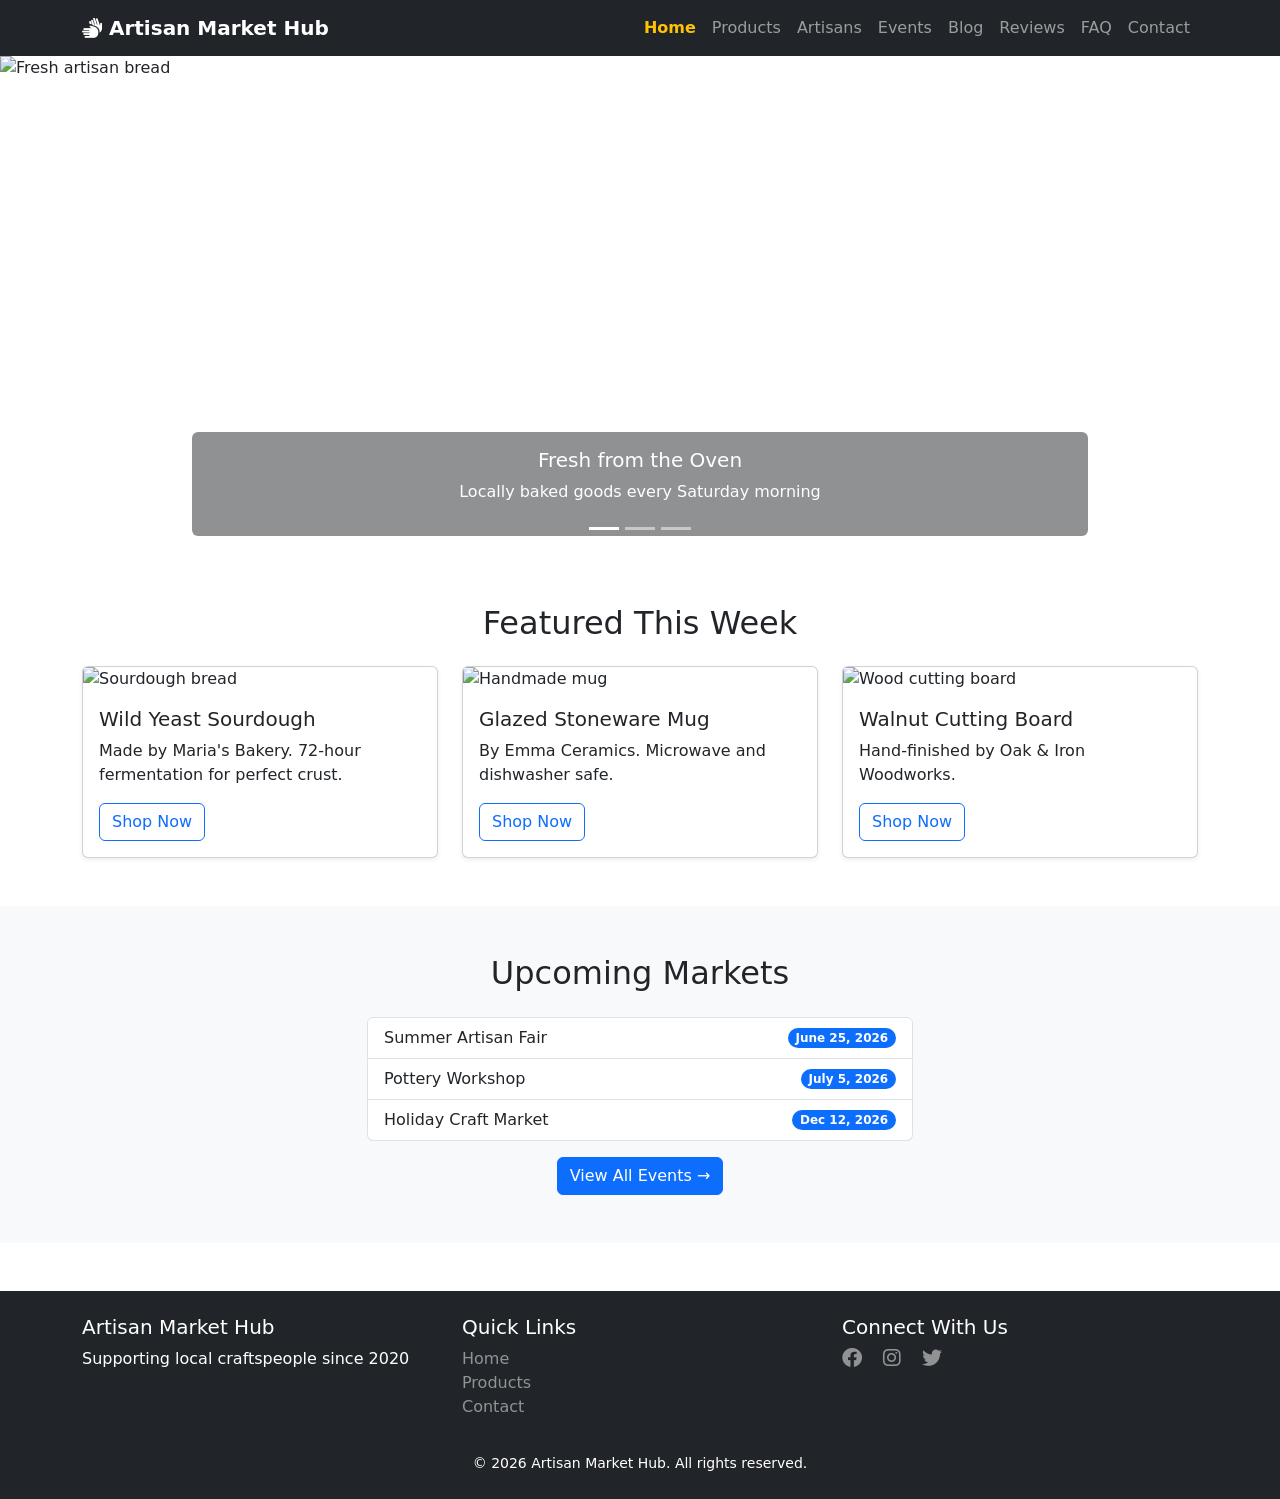
==== index.html @ 5581ca12 "Initial commit: Created the home page and the project structure" ====
<!DOCTYPE html>
<html lang="en">
<head>
    <meta charset="UTF-8">
    <meta name="viewport" content="width=device-width, initial-scale=1.0">
    <title>Artisan Market Hub | Local Crafts & Community</title>
   
    <link href="https://cdn.jsdelivr.net/npm/bootstrap@5.3.0-alpha1/dist/css/bootstrap.min.css" rel="stylesheet">
    
   
    <link rel="stylesheet" href="https://cdnjs.cloudflare.com/ajax/libs/font-awesome/6.0.0/css/all.min.css">
    
    
    <link rel="stylesheet" href="css/style.css">
</head>
<body>

   
    <nav class="navbar navbar-expand-lg navbar-dark bg-dark sticky-top">
        <div class="container">
            <a class="navbar-brand fw-bold" href="index.html">
                <i class="fas fa-hands"></i> Artisan Market Hub
            </a>
            <button class="navbar-toggler" type="button" data-bs-toggle="collapse" data-bs-target="#navbarNav">
                <span class="navbar-toggler-icon"></span>
            </button>
            <div class="collapse navbar-collapse" id="navbarNav">
                <ul class="navbar-nav ms-auto">
                    <li class="nav-item"><a class="nav-link active" href="index.html">Home</a></li>
                    <li class="nav-item"><a class="nav-link" href="products.html">Products</a></li>
                    <li class="nav-item"><a class="nav-link" href="artisans.html">Artisans</a></li>
                    <li class="nav-item"><a class="nav-link" href="events.html">Events</a></li>
                    <li class="nav-item"><a class="nav-link" href="blog.html">Blog</a></li>
                    <li class="nav-item"><a class="nav-link" href="testimonials.html">Reviews</a></li>
                    <li class="nav-item"><a class="nav-link" href="faq.html">FAQ</a></li>
                    <li class="nav-item"><a class="nav-link" href="contact.html">Contact</a></li>
                </ul>
            </div>
        </div>
    </nav>

    <!-- Hero Carousel (JavaScript Feature #1) -->
    <div id="heroCarousel" class="carousel slide" data-bs-ride="carousel">
        <div class="carousel-indicators">
            <button type="button" data-bs-target="#heroCarousel" data-bs-slide-to="0" class="active"></button>
            <button type="button" data-bs-target="#heroCarousel" data-bs-slide-to="1"></button>
            <button type="button" data-bs-target="#heroCarousel" data-bs-slide-to="2"></button>
        </div>
        <div class="carousel-inner">
            <div class="carousel-item active">
                <img src="https://via.placeholder.com/1920x600?text=Artisan+Bread+%26+Pastries" class="d-block w-100" alt="Fresh artisan bread">
                <div class="carousel-caption d-none d-md-block bg-dark bg-opacity-50 rounded p-3">
                    <h5>Fresh from the Oven</h5>
                    <p>Locally baked goods every Saturday morning</p>
                </div>
            </div>
            <div class="carousel-item">
                <img src="https://via.placeholder.com/1920x600?text=Handmade+Pottery" class="d-block w-100" alt="Handmade pottery">
                <div class="carousel-caption d-none d-md-block bg-dark bg-opacity-50 rounded p-3">
                    <h5>Unique Ceramics</h5>
                    <p>One-of-a-kind mugs, bowls, and vases</p>
                </div>
            </div>
            <div class="carousel-item">
                <img src="https://via.placeholder.com/1920x600?text=Woodworking+%26+Carvings" class="d-block w-100" alt="Wood crafts">
                <div class="carousel-caption d-none d-md-block bg-dark bg-opacity-50 rounded p-3">
                    <h5>Handcrafted Wood</h5>
                    <p>Custom furniture and decor</p>
                </div>
            </div>
        </div>
        <button class="carousel-control-prev" type="button" data-bs-target="#heroCarousel" data-bs-slide="prev">
            <span class="carousel-control-prev-icon"></span>
        </button>
        <button class="carousel-control-next" type="button" data-bs-target="#heroCarousel" data-bs-slide="next">
            <span class="carousel-control-next-icon"></span>
        </button>
    </div>

    <!-- Featured Products Section -->
    <section class="py-5">
        <div class="container">
            <h2 class="text-center mb-4">Featured This Week</h2>
            <div class="row g-4">
                <div class="col-md-4">
                    <div class="card h-100 shadow-sm">
                        <img src="https://via.placeholder.com/400x300?text=Sourdough+Bread" class="card-img-top" alt="Sourdough bread">
                        <div class="card-body">
                            <h5 class="card-title">Wild Yeast Sourdough</h5>
                            <p class="card-text">Made by Maria's Bakery. 72-hour fermentation for perfect crust.</p>
                            <a href="products.html" class="btn btn-outline-primary">Shop Now</a>
                        </div>
                    </div>
                </div>
                <div class="col-md-4">
                    <div class="card h-100 shadow-sm">
                        <img src="https://via.placeholder.com/400x300?text=Pottery+Mug" class="card-img-top" alt="Handmade mug">
                        <div class="card-body">
                            <h5 class="card-title">Glazed Stoneware Mug</h5>
                            <p class="card-text">By Emma Ceramics. Microwave and dishwasher safe.</p>
                            <a href="products.html" class="btn btn-outline-primary">Shop Now</a>
                        </div>
                    </div>
                </div>
                <div class="col-md-4">
                    <div class="card h-100 shadow-sm">
                        <img src="https://via.placeholder.com/400x300?text=Wooden+Cutting+Board" class="card-img-top" alt="Wood cutting board">
                        <div class="card-body">
                            <h5 class="card-title">Walnut Cutting Board</h5>
                            <p class="card-text">Hand-finished by Oak &amp; Iron Woodworks.</p>
                            <a href="products.html" class="btn btn-outline-primary">Shop Now</a>
                        </div>
                    </div>
                </div>
            </div>
        </div>
    </section>

    <!-- Upcoming Events Preview -->
    <section class="bg-light py-5">
        <div class="container">
            <h2 class="text-center mb-4">Upcoming Markets</h2>
            <div class="row">
                <div class="col-md-6 mx-auto">
                    <ul class="list-group">
                        <li class="list-group-item d-flex justify-content-between align-items-center">
                            Summer Artisan Fair
                            <span class="badge bg-primary rounded-pill">June 25, 2026</span>
                        </li>
                        <li class="list-group-item d-flex justify-content-between align-items-center">
                            Pottery Workshop
                            <span class="badge bg-primary rounded-pill">July 5, 2026</span>
                        </li>
                        <li class="list-group-item d-flex justify-content-between align-items-center">
                            Holiday Craft Market
                            <span class="badge bg-primary rounded-pill">Dec 12, 2026</span>
                        </li>
                    </ul>
                    <div class="text-center mt-3">
                        <a href="events.html" class="btn btn-primary">View All Events →</a>
                    </div>
                </div>
            </div>
        </div>
    </section>

    <!-- Footer (same on all pages) -->
    <footer class="bg-dark text-white py-4 mt-5">
        <div class="container">
            <div class="row">
                <div class="col-md-4">
                    <h5>Artisan Market Hub</h5>
                    <p>Supporting local craftspeople since 2020</p>
                </div>
                <div class="col-md-4">
                    <h5>Quick Links</h5>
                    <ul class="list-unstyled">
                        <li><a href="index.html" class="text-white-50 text-decoration-none">Home</a></li>
                        <li><a href="products.html" class="text-white-50 text-decoration-none">Products</a></li>
                        <li><a href="contact.html" class="text-white-50 text-decoration-none">Contact</a></li>
                    </ul>
                </div>
                <div class="col-md-4">
                    <h5>Connect With Us</h5>
                    <a href="#" class="text-white-50 me-3"><i class="fab fa-facebook fa-lg"></i></a>
                    <a href="#" class="text-white-50 me-3"><i class="fab fa-instagram fa-lg"></i></a>
                    <a href="#" class="text-white-50"><i class="fab fa-twitter fa-lg"></i></a>
                </div>
            </div>
            <div class="text-center mt-3">
                <small>&copy; 2026 Artisan Market Hub. All rights reserved.</small>
            </div>
        </div>
    </footer>

    <!-- Bootstrap JS + Popper -->
    <script src="https://cdn.jsdelivr.net/npm/bootstrap@5.3.0-alpha1/dist/js/bootstrap.bundle.min.js"></script>
    
    <!-- Custom JS -->
    <script src="js/main.js"></script>
</body>
</html>
---- css/style.css ----
html {
    scroll-behavior: smooth;
}


.btn-outline-primary:hover {
    transform: translateY(-2px);
    transition: transform 0.2s ease;
}


.card {
    transition: transform 0.3s ease, box-shadow 0.3s ease;
}

.card:hover {
    transform: translateY(-5px);
    box-shadow: 0 10px 20px rgba(0,0,0,0.15);
}


.navbar-nav .nav-link.active {
    color: #ffc107 !important;
    font-weight: bold;
}


.carousel-item img {
    height: 500px;
    object-fit: cover;
}

@media (max-width: 768px) {
    .carousel-item img {
        height: 300px;
    }
}
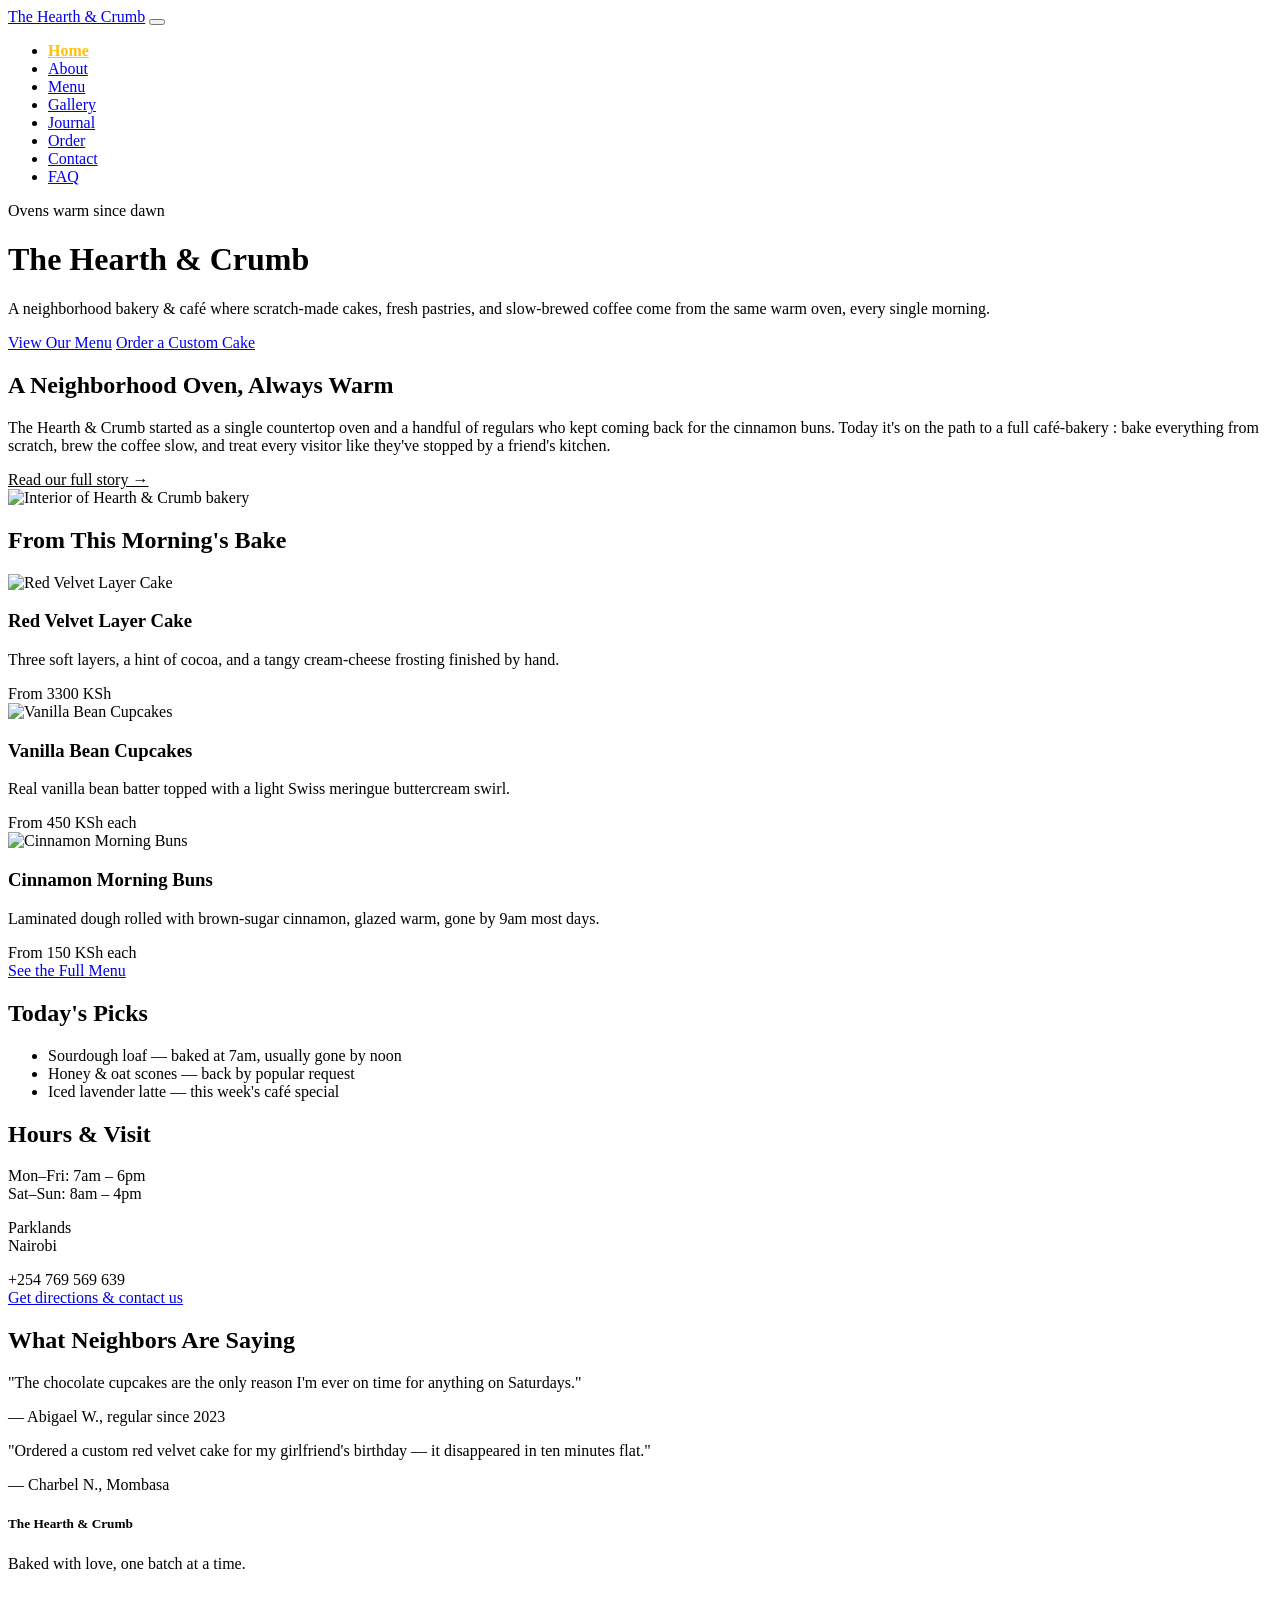
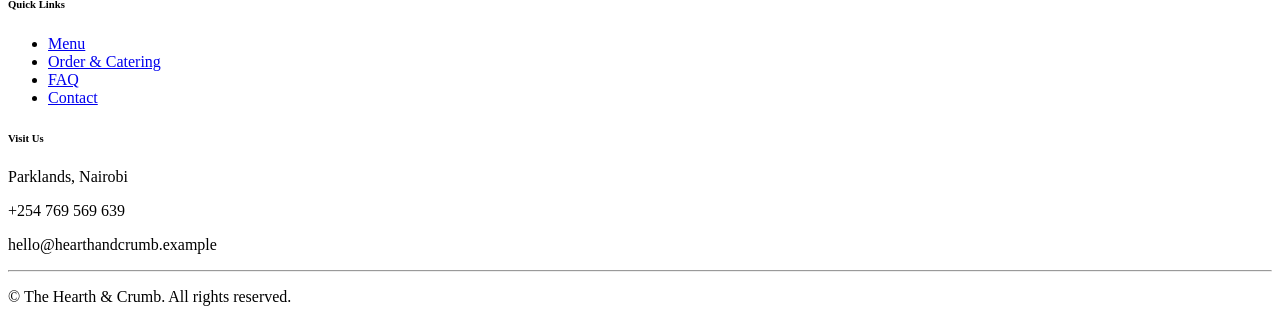
==== commit bded3696: "Created the home page for the bakery" ====
--- a/index.html
+++ b/index.html
@@ -1,182 +1,199 @@
 <!DOCTYPE html>
 <html lang="en">
 <head>
-    <meta charset="UTF-8">
-    <meta name="viewport" content="width=device-width, initial-scale=1.0">
-    <title>Artisan Market Hub | Local Crafts & Community</title>
-   
-    <link href="https://cdn.jsdelivr.net/npm/bootstrap@5.3.0-alpha1/dist/css/bootstrap.min.css" rel="stylesheet">
-    
-   
-    <link rel="stylesheet" href="https://cdnjs.cloudflare.com/ajax/libs/font-awesome/6.0.0/css/all.min.css">
-    
-    
-    <link rel="stylesheet" href="css/style.css">
+  <meta charset="UTF-8">
+  <meta name="viewport" content="width=device-width, initial-scale=1.0">
+  <meta name="description" content="The Hearth & Crumb is a rustic neighborhood bakery & café in Rivertown serving scratch-made cakes, pastries, and slow-brewed coffee.">
+  <title>The Hearth & Crumb | Rustic Bakery &amp; Café</title>
+
+  <!-- Bootstrap CSS -->
+  <script src="https://cdn.jsdelivr.net/npm/@popperjs/core@2.11.8/dist/umd/popper.min.js" integrity="sha384-I7E8VVD/ismYTF4hNIPjVp/Zjvgyol6VFvRkX/vR+Vc4jQkC+hVqc2pM8ODewa9r" crossorigin="anonymous"></script>
+<script src="https://cdn.jsdelivr.net/npm/bootstrap@5.3.8/dist/js/bootstrap.min.js" integrity="sha384-G/EV+4j2dNv+tEPo3++6LCgdCROaejBqfUeNjuKAiuXbjrxilcCdDz6ZAVfHWe1Y" crossorigin="anonymous"></script>
+  <!-- Custom styles -->
+  <link rel="stylesheet" href="css/style.css">
 </head>
 <body>
 
-   
-    <nav class="navbar navbar-expand-lg navbar-dark bg-dark sticky-top">
-        <div class="container">
-            <a class="navbar-brand fw-bold" href="index.html">
-                <i class="fas fa-hands"></i> Artisan Market Hub
-            </a>
-            <button class="navbar-toggler" type="button" data-bs-toggle="collapse" data-bs-target="#navbarNav">
-                <span class="navbar-toggler-icon"></span>
-            </button>
-            <div class="collapse navbar-collapse" id="navbarNav">
-                <ul class="navbar-nav ms-auto">
-                    <li class="nav-item"><a class="nav-link active" href="index.html">Home</a></li>
-                    <li class="nav-item"><a class="nav-link" href="products.html">Products</a></li>
-                    <li class="nav-item"><a class="nav-link" href="artisans.html">Artisans</a></li>
-                    <li class="nav-item"><a class="nav-link" href="events.html">Events</a></li>
-                    <li class="nav-item"><a class="nav-link" href="blog.html">Blog</a></li>
-                    <li class="nav-item"><a class="nav-link" href="testimonials.html">Reviews</a></li>
-                    <li class="nav-item"><a class="nav-link" href="faq.html">FAQ</a></li>
-                    <li class="nav-item"><a class="nav-link" href="contact.html">Contact</a></li>
-                </ul>
+  <!-- ===== Navbar ===== -->
+  <nav class="navbar navbar-expand-lg sticky-top">
+    <div class="container">
+      <a class="navbar-brand" href="index.html">The Hearth &amp; Crumb</a>
+      <button class="navbar-toggler" type="button" data-bs-toggle="collapse" data-bs-target="#mainNav" aria-controls="mainNav" aria-expanded="false" aria-label="Toggle navigation">
+        <span class="navbar-toggler-icon"></span>
+      </button>
+      <div class="collapse navbar-collapse" id="mainNav">
+        <ul class="navbar-nav ms-auto mb-2 mb-lg-0 text-center">
+          <li class="nav-item"><a class="nav-link active" aria-current="page" href="index.html">Home</a></li>
+          <li class="nav-item"><a class="nav-link" href="about.html">About</a></li>
+          <li class="nav-item"><a class="nav-link" href="menu.html">Menu</a></li>
+          <li class="nav-item"><a class="nav-link" href="gallery.html">Gallery</a></li>
+          <li class="nav-item"><a class="nav-link" href="journal.html">Journal</a></li>
+          <li class="nav-item"><a class="nav-link" href="order.html">Order</a></li>
+          <li class="nav-item"><a class="nav-link" href="contact.html">Contact</a></li>
+          <li class="nav-item"><a class="nav-link" href="faq.html">FAQ</a></li>
+        </ul>
+      </div>
+    </div>
+  </nav>
+
+  <!-- ===== Hero ===== -->
+  <header class="hero text-center">
+    <div class="container">
+      <span class="hero-tag">Ovens warm since dawn</span>
+      <h1 class="mb-3">The Hearth &amp; Crumb</h1>
+      <p class="lead mb-4">A neighborhood bakery &amp; café where scratch-made cakes, fresh pastries, and slow-brewed coffee come from the same warm oven, every single morning.</p>
+      <div class="d-flex flex-wrap justify-content-center gap-3">
+        <a href="menu.html" class="btn btn-copper btn-lg">View Our Menu</a>
+        <a href="order.html" class="btn btn-outline-kraft btn-lg">Order a Custom Cake</a>
+      </div>
+    </div>
+  </header>
+
+  <!-- ===== Intro / Story ===== -->
+  <section class="section-kraft">
+    <div class="container">
+      <div class="row align-items-center g-5">
+        <div class="col-lg-6">
+          <h2 class="mb-3">A Neighborhood Oven, Always Warm</h2>
+          <p>The Hearth &amp; Crumb started as a single countertop oven and a handful of regulars who kept coming back for the cinnamon buns. Today it's on the path to a full café-bakery : bake everything from scratch, brew the coffee slow, and treat every visitor like they've stopped by a friend's kitchen.</p>
+          <a href="about.html" class="fw-bold" style="color: var(--forest);">Read our full story &rarr;</a>
+        </div>
+        <div class="col-lg-6">
+          <img src="images/Home Bkery.jpg" alt="Interior of Hearth & Crumb bakery" class="img-fluid rounded shadow-sm">
+        </div>
+      </div>
+    </div>
+  </section>
+
+  <!-- ===== Featured Treats ===== -->
+  <section class="section-treats">
+    <div class="container">
+      <h2 class="text-center mb-5">From This Morning's Bake</h2>
+      <div class="row g-4">
+        <div class="col-md-4">
+          <div class="card card-treat p-3">
+           <img src="images/Red Velvet.jpg" alt="Red Velvet Layer Cake" class="card-img-top mb-3">
+            <div class="card-body px-0">
+              <h3 class="card-title h5">Red Velvet Layer Cake</h3>
+              <p class="card-text">Three soft layers, a hint of cocoa, and a tangy cream-cheese frosting finished by hand.</p>
+              <span class="price-tag">From 3300 KSh</span>
             </div>
+          </div>
         </div>
-    </nav>
+        <div class="col-md-4">
+          <div class="card card-treat p-3">
+            <img src="images/Vanilla-bean-cupcakes.jpg" alt="Vanilla Bean Cupcakes" class="card-img-top mb-3">
+            <div class="card-body px-0">
+              <h3 class="card-title h5">Vanilla Bean Cupcakes</h3>
+              <p class="card-text">Real vanilla bean batter topped with a light Swiss meringue buttercream swirl.</p>
+              <span class="price-tag">From 450 KSh each</span>
+            </div>
+          </div>
+        </div>
+        <div class="col-md-4">
+          <div class="card card-treat p-3">
+            <img src="images/Cinnamon buns.jpg" alt="Cinnamon Morning Buns" class="card-img-top mb-3">
+            <div class="card-body px-0">
+              <h3 class="card-title h5">Cinnamon Morning Buns</h3>
+              <p class="card-text">Laminated dough rolled with brown-sugar cinnamon, glazed warm, gone by 9am most days.</p>
+              <span class="price-tag">From 150 KSh each</span>
+            </div>
+          </div>
+        </div>
+      </div>
+      <div class="text-center mt-5">
+        <a href="menu.html" class="btn btn-copper">See the Full Menu</a>
+      </div>
+    </div>
+  </section>
 
-    <!-- Hero Carousel (JavaScript Feature #1) -->
-    <div id="heroCarousel" class="carousel slide" data-bs-ride="carousel">
-        <div class="carousel-indicators">
-            <button type="button" data-bs-target="#heroCarousel" data-bs-slide-to="0" class="active"></button>
-            <button type="button" data-bs-target="#heroCarousel" data-bs-slide-to="1"></button>
-            <button type="button" data-bs-target="#heroCarousel" data-bs-slide-to="2"></button>
+  <!-- ===== Chalkboard: Today's Picks (signature element) ===== -->
+  <section class="section-kraft">
+    <div class="container">
+      <div class="chalkboard mx-auto" style="max-width: 640px;">
+        <h2 class="text-center">Today's Picks</h2>
+        <ul>
+          <li>Sourdough loaf &mdash; baked at 7am, usually gone by noon</li>
+          <li>Honey &amp; oat scones &mdash; back by popular request</li>
+          <li>Iced lavender latte &mdash; this week's café special</li>
+        </ul>
+      </div>
+    </div>
+  </section>
+
+  <!-- ===== Hours & Visit ===== -->
+  <section class="section-visit">
+    <div class="container">
+      <h2 class="text-center mb-5">Hours &amp; Visit</h2>
+      <div class="row justify-content-center text-center g-4">
+        <div class="col-md-4">
+          <p><i class="bi bi-clock fs-4"></i></p>
+          <p>Mon&ndash;Fri: 7am &ndash; 6pm<br>Sat&ndash;Sun: 8am &ndash; 4pm</p>
         </div>
-        <div class="carousel-inner">
-            <div class="carousel-item active">
-                <img src="https://via.placeholder.com/1920x600?text=Artisan+Bread+%26+Pastries" class="d-block w-100" alt="Fresh artisan bread">
-                <div class="carousel-caption d-none d-md-block bg-dark bg-opacity-50 rounded p-3">
-                    <h5>Fresh from the Oven</h5>
-                    <p>Locally baked goods every Saturday morning</p>
-                </div>
-            </div>
-            <div class="carousel-item">
-                <img src="https://via.placeholder.com/1920x600?text=Handmade+Pottery" class="d-block w-100" alt="Handmade pottery">
-                <div class="carousel-caption d-none d-md-block bg-dark bg-opacity-50 rounded p-3">
-                    <h5>Unique Ceramics</h5>
-                    <p>One-of-a-kind mugs, bowls, and vases</p>
-                </div>
-            </div>
-            <div class="carousel-item">
-                <img src="https://via.placeholder.com/1920x600?text=Woodworking+%26+Carvings" class="d-block w-100" alt="Wood crafts">
-                <div class="carousel-caption d-none d-md-block bg-dark bg-opacity-50 rounded p-3">
-                    <h5>Handcrafted Wood</h5>
-                    <p>Custom furniture and decor</p>
-                </div>
-            </div>
+        <div class="col-md-4">
+          <p><i class="bi bi-geo-alt fs-4"></i></p>
+          <p>Parklands<br>Nairobi</p>
         </div>
-        <button class="carousel-control-prev" type="button" data-bs-target="#heroCarousel" data-bs-slide="prev">
-            <span class="carousel-control-prev-icon"></span>
-        </button>
-        <button class="carousel-control-next" type="button" data-bs-target="#heroCarousel" data-bs-slide="next">
-            <span class="carousel-control-next-icon"></span>
-        </button>
+        <div class="col-md-4">
+          <p><i class="bi bi-telephone fs-4"></i></p>
+          <p>+254 769 569 639<br><a href="contact.html" class="text-decoration-underline">Get directions &amp; contact us</a></p>
+        </div>
+      </div>
     </div>
+  </section>
 
-    <!-- Featured Products Section -->
-    <section class="py-5">
-        <div class="container">
-            <h2 class="text-center mb-4">Featured This Week</h2>
-            <div class="row g-4">
-                <div class="col-md-4">
-                    <div class="card h-100 shadow-sm">
-                        <img src="https://via.placeholder.com/400x300?text=Sourdough+Bread" class="card-img-top" alt="Sourdough bread">
-                        <div class="card-body">
-                            <h5 class="card-title">Wild Yeast Sourdough</h5>
-                            <p class="card-text">Made by Maria's Bakery. 72-hour fermentation for perfect crust.</p>
-                            <a href="products.html" class="btn btn-outline-primary">Shop Now</a>
-                        </div>
-                    </div>
-                </div>
-                <div class="col-md-4">
-                    <div class="card h-100 shadow-sm">
-                        <img src="https://via.placeholder.com/400x300?text=Pottery+Mug" class="card-img-top" alt="Handmade mug">
-                        <div class="card-body">
-                            <h5 class="card-title">Glazed Stoneware Mug</h5>
-                            <p class="card-text">By Emma Ceramics. Microwave and dishwasher safe.</p>
-                            <a href="products.html" class="btn btn-outline-primary">Shop Now</a>
-                        </div>
-                    </div>
-                </div>
-                <div class="col-md-4">
-                    <div class="card h-100 shadow-sm">
-                        <img src="https://via.placeholder.com/400x300?text=Wooden+Cutting+Board" class="card-img-top" alt="Wood cutting board">
-                        <div class="card-body">
-                            <h5 class="card-title">Walnut Cutting Board</h5>
-                            <p class="card-text">Hand-finished by Oak &amp; Iron Woodworks.</p>
-                            <a href="products.html" class="btn btn-outline-primary">Shop Now</a>
-                        </div>
-                    </div>
-                </div>
-            </div>
+  <!-- ===== Testimonials ===== -->
+  <section class="section-kraft">
+    <div class="container">
+      <h2 class="text-center mb-5">What Neighbors Are Saying</h2>
+      <div class="row g-4">
+        <div class="col-md-6">
+          <div class="testimonial-card">
+            <p class="quote">"The chocolate cupcakes are the only reason I'm ever on time for anything on Saturdays."</p>
+            <p class="mb-0 fw-bold">&mdash; Abigael W., regular since 2023</p>
+          </div>
         </div>
-    </section>
+        <div class="col-md-6">
+          <div class="testimonial-card">
+            <p class="quote">"Ordered a custom red velvet cake for my girlfriend's birthday &mdash; it disappeared in ten minutes flat."</p>
+            <p class="mb-0 fw-bold">&mdash; Charbel N., Mombasa</p>
+          </div>
+        </div>
+      </div>
+    </div>
+  </section>
 
-    <!-- Upcoming Events Preview -->
-    <section class="bg-light py-5">
-        <div class="container">
-            <h2 class="text-center mb-4">Upcoming Markets</h2>
-            <div class="row">
-                <div class="col-md-6 mx-auto">
-                    <ul class="list-group">
-                        <li class="list-group-item d-flex justify-content-between align-items-center">
-                            Summer Artisan Fair
-                            <span class="badge bg-primary rounded-pill">June 25, 2026</span>
-                        </li>
-                        <li class="list-group-item d-flex justify-content-between align-items-center">
-                            Pottery Workshop
-                            <span class="badge bg-primary rounded-pill">July 5, 2026</span>
-                        </li>
-                        <li class="list-group-item d-flex justify-content-between align-items-center">
-                            Holiday Craft Market
-                            <span class="badge bg-primary rounded-pill">Dec 12, 2026</span>
-                        </li>
-                    </ul>
-                    <div class="text-center mt-3">
-                        <a href="events.html" class="btn btn-primary">View All Events →</a>
-                    </div>
-                </div>
-            </div>
+  <!-- ===== Footer ===== -->
+  <footer class="site-footer">
+    <div class="container">
+      <div class="row g-4">
+        <div class="col-md-4">
+          <h5 class="font-display" style="color: var(--kraft-light);">The Hearth &amp; Crumb</h5>
+          <p class="footer-tag">Baked with love, one batch at a time.</p>
         </div>
-    </section>
-
-    <!-- Footer (same on all pages) -->
-    <footer class="bg-dark text-white py-4 mt-5">
-        <div class="container">
-            <div class="row">
-                <div class="col-md-4">
-                    <h5>Artisan Market Hub</h5>
-                    <p>Supporting local craftspeople since 2020</p>
-                </div>
-                <div class="col-md-4">
-                    <h5>Quick Links</h5>
-                    <ul class="list-unstyled">
-                        <li><a href="index.html" class="text-white-50 text-decoration-none">Home</a></li>
-                        <li><a href="products.html" class="text-white-50 text-decoration-none">Products</a></li>
-                        <li><a href="contact.html" class="text-white-50 text-decoration-none">Contact</a></li>
-                    </ul>
-                </div>
-                <div class="col-md-4">
-                    <h5>Connect With Us</h5>
-                    <a href="#" class="text-white-50 me-3"><i class="fab fa-facebook fa-lg"></i></a>
-                    <a href="#" class="text-white-50 me-3"><i class="fab fa-instagram fa-lg"></i></a>
-                    <a href="#" class="text-white-50"><i class="fab fa-twitter fa-lg"></i></a>
-                </div>
-            </div>
-            <div class="text-center mt-3">
-                <small>&copy; 2026 Artisan Market Hub. All rights reserved.</small>
-            </div>
+        <div class="col-md-4">
+          <h6 class="text-uppercase" style="color: var(--kraft);">Quick Links</h6>
+          <ul class="list-unstyled">
+            <li><a href="menu.html">Menu</a></li>
+            <li><a href="order.html">Order &amp; Catering</a></li>
+            <li><a href="faq.html">FAQ</a></li>
+            <li><a href="contact.html">Contact</a></li>
+          </ul>
         </div>
-    </footer>
-
-    <!-- Bootstrap JS + Popper -->
-    <script src="https://cdn.jsdelivr.net/npm/bootstrap@5.3.0-alpha1/dist/js/bootstrap.bundle.min.js"></script>
-    
-    <!-- Custom JS -->
-    <script src="js/main.js"></script>
+        <div class="col-md-4">
+          <h6 class="text-uppercase" style="color: var(--kraft);">Visit Us</h6>
+          <p class="mb-1">Parklands, Nairobi</p>
+          <p class="mb-1">+254 769 569 639</p>
+          <p class="mb-0">hello@hearthandcrumb.example</p>
+        </div>
+      </div>
+      <hr>
+      <p class="text-center mb-0 small">&copy; <span id="current-year"></span> The Hearth &amp; Crumb. All rights reserved.</p>
+    </div>
+  </footer>
+ 
+  <script src="https://cdn.jsdelivr.net/npm/bootstrap@5.3.8/dist/js/bootstrap.bundle.min.js" integrity="sha384-YvpcrYf0tY3lHB60NNkmXc5s9fDVZLESaAA55NDzOHmy+IZ3D8QSL/AWicFjstQQC" crossorigin="anonymous"></script>
+  
+  <script src="js/main.js"></script>
 </body>
-</html>+</html>
--- a/css/style.css
+++ b/css/style.css
@@ -35,4 +35,203 @@
     .carousel-item img {
         height: 300px;
     }
+}
+/* ============================================
+   PRODUCT FILTERING STYLES
+   ============================================ */
+
+.filter-btn {
+    margin: 0 4px 8px 4px;
+    padding: 8px 20px;
+    border-radius: 30px;
+    transition: all 0.3s ease;
+}
+
+.filter-btn.active {
+    background-color: #8b5e3c;
+    color: white;
+    border-color: #8b5e3c;
+}
+
+.filter-btn:hover:not(.active) {
+    background-color: #f0e8e0;
+}
+
+/* Product card animations */
+.product-item {
+    transition: all 0.4s ease;
+}
+
+/* Artisan card image sizing */
+.object-fit-cover {
+    object-fit: cover;
+}
+
+@media (max-width: 768px) {
+    .object-fit-cover {
+        height: 200px;
+        width: 100%;
+    }
+}
+
+/* Badge styling */
+.badge {
+    font-weight: 500;
+    padding: 6px 14px;
+}
+
+/* Card hover effects for artisans */
+.card .row {
+    transition: all 0.3s ease;
+}
+
+.card:hover .row {
+    background-color: #faf8f5;
+    border-radius: 12px;
+}
+/* ============================================
+   EVENTS PAGE SPECIFIC STYLES
+   ============================================ */
+
+/* ---- Featured Event Card ---- */
+.featured-event {
+    border: 2px solid #e6a756;
+    border-radius: 16px;
+    overflow: hidden;
+    transition: transform 0.3s ease, box-shadow 0.3s ease;
+    background: white;
+}
+
+.featured-event:hover {
+    transform: translateY(-5px);
+    box-shadow: 0 15px 40px rgba(0, 0, 0, 0.15);
+}
+
+.featured-event .card-body {
+    padding: 30px;
+}
+
+.featured-event .badge-featured {
+    background: #e6a756;
+    color: #2c2c2c;
+    font-weight: 600;
+    padding: 6px 16px;
+    border-radius: 20px;
+    font-size: 0.9rem;
+    text-transform: uppercase;
+    letter-spacing: 0.5px;
+}
+
+.featured-event img {
+    height: 100%;
+    min-height: 300px;
+    object-fit: cover;
+}
+
+/* ---- Event Cards ---- */
+.event-card {
+    border: 1px solid #e8ddd0;
+    border-radius: 12px;
+    overflow: hidden;
+    transition: all 0.3s ease;
+    height: 100%;
+    background: white;
+}
+
+.event-card:hover {
+    transform: translateY(-5px);
+    box-shadow: 0 10px 25px rgba(139, 94, 60, 0.15);
+    border-color: #e6a756;
+}
+
+.event-card .card-body {
+    padding: 20px;
+}
+
+.event-card .event-date {
+    background: #f8f4f0;
+    padding: 6px 12px;
+    border-radius: 6px;
+    display: inline-block;
+    font-size: 0.85rem;
+    font-weight: 500;
+    color: #5a3d2b;
+}
+
+.event-card .event-icon {
+    font-size: 1.2rem;
+    color: #8b5e3c;
+    margin-right: 8px;
+    width: 20px;
+}
+
+/* ---- Event Badge Colors ---- */
+.badge-event-workshop {
+    background: #e6a756;
+    color: #2c2c2c;
+    font-weight: 500;
+    padding: 6px 14px;
+}
+
+.badge-event-market {
+    background: #4a7c6f;
+    color: white;
+    font-weight: 500;
+    padding: 6px 14px;
+}
+
+.badge-event-holiday {
+    background: #c0392b;
+    color: white;
+    font-weight: 500;
+    padding: 6px 14px;
+}
+
+/* ---- Event Details List ---- */
+.event-details {
+    list-style: none;
+    padding: 0;
+    margin: 10px 0;
+}
+
+.event-details li {
+    padding: 6px 0;
+    border-bottom: 1px solid #f0ebe5;
+    font-size: 0.95rem;
+}
+
+.event-details li:last-child {
+    border-bottom: none;
+}
+
+.event-details i {
+    color: #8b5e3c;
+    width: 24px;
+    margin-right: 8px;
+}
+
+/* ---- Responsive Adjustments ---- */
+@media (max-width: 768px) {
+    .featured-event img {
+        min-height: 200px;
+    }
+    
+    .featured-event .card-body {
+        padding: 20px;
+    }
+    
+    .event-card .card-body {
+        padding: 15px;
+    }
+}
+
+@media (max-width: 576px) {
+    .featured-event .card-body h3 {
+        font-size: 1.3rem;
+    }
+    
+    .event-card .event-date {
+        font-size: 0.75rem;
+        padding: 4px 10px;
+    }
 }
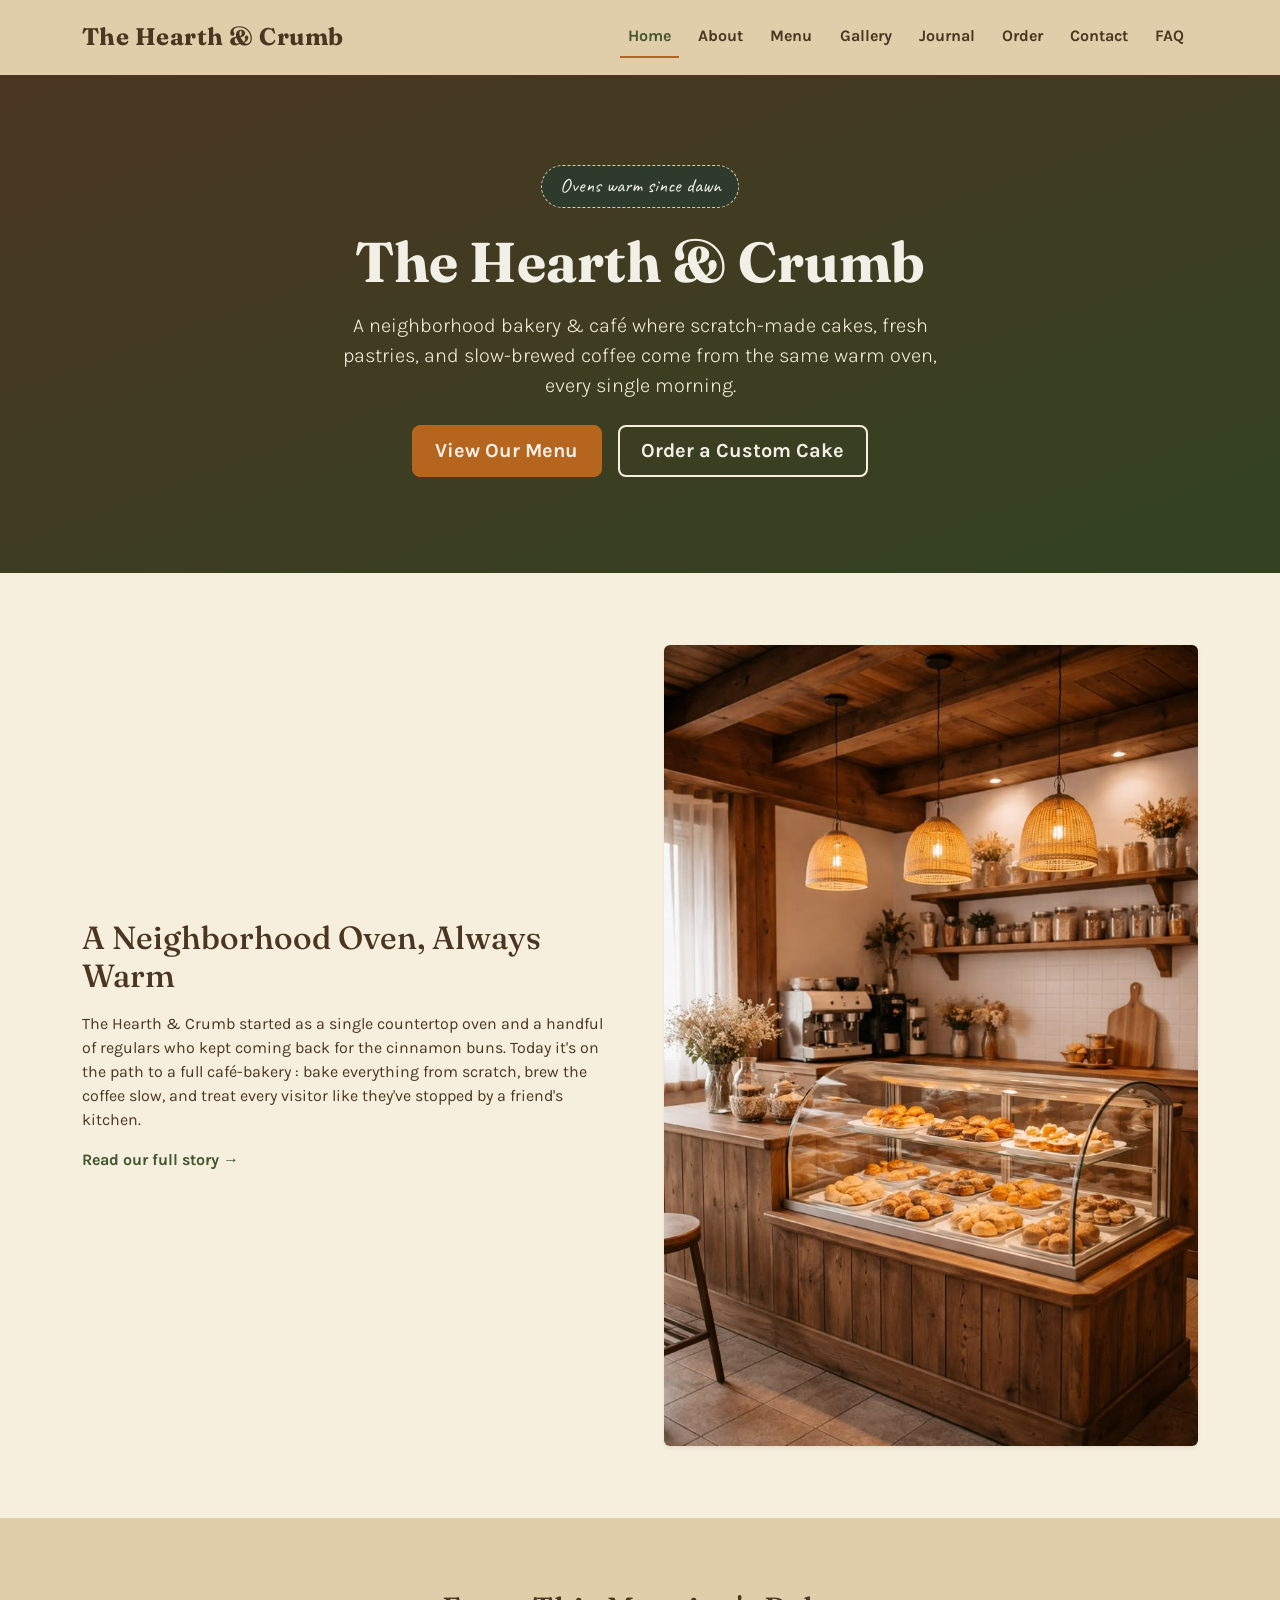
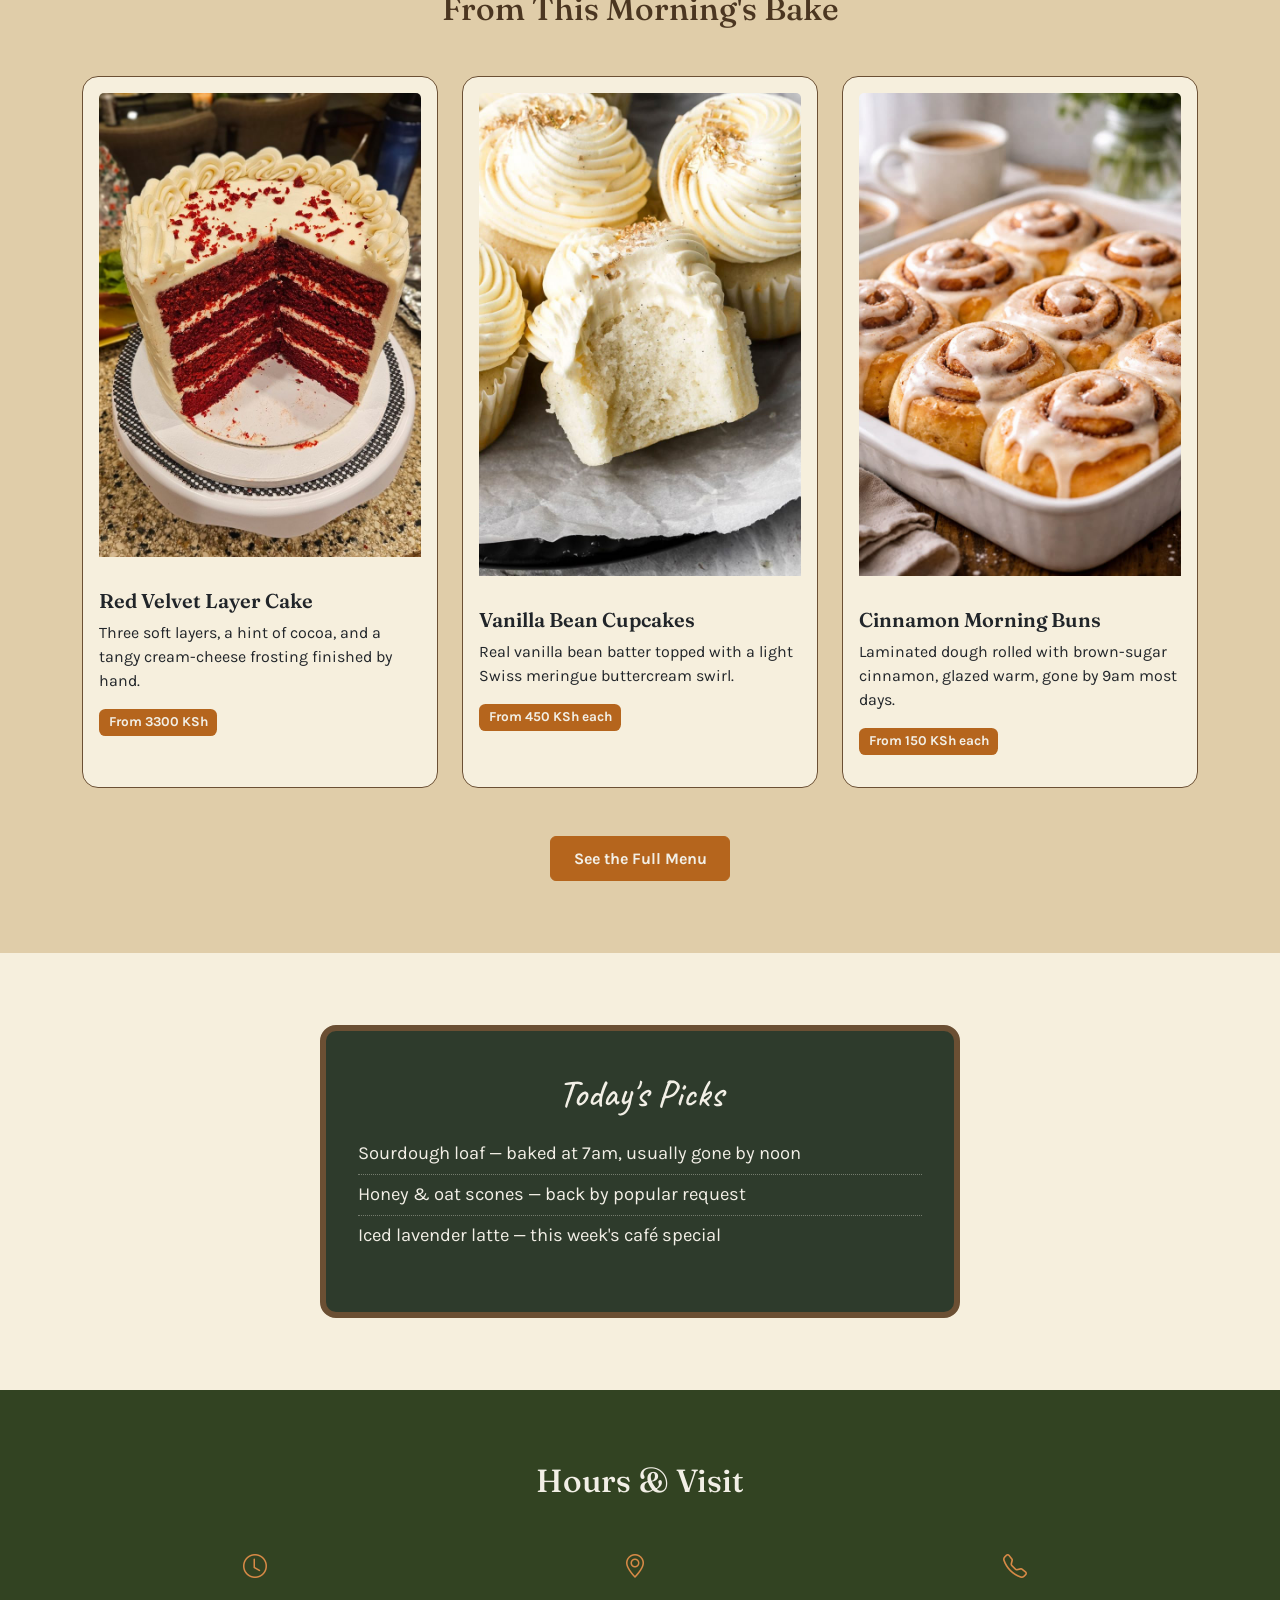
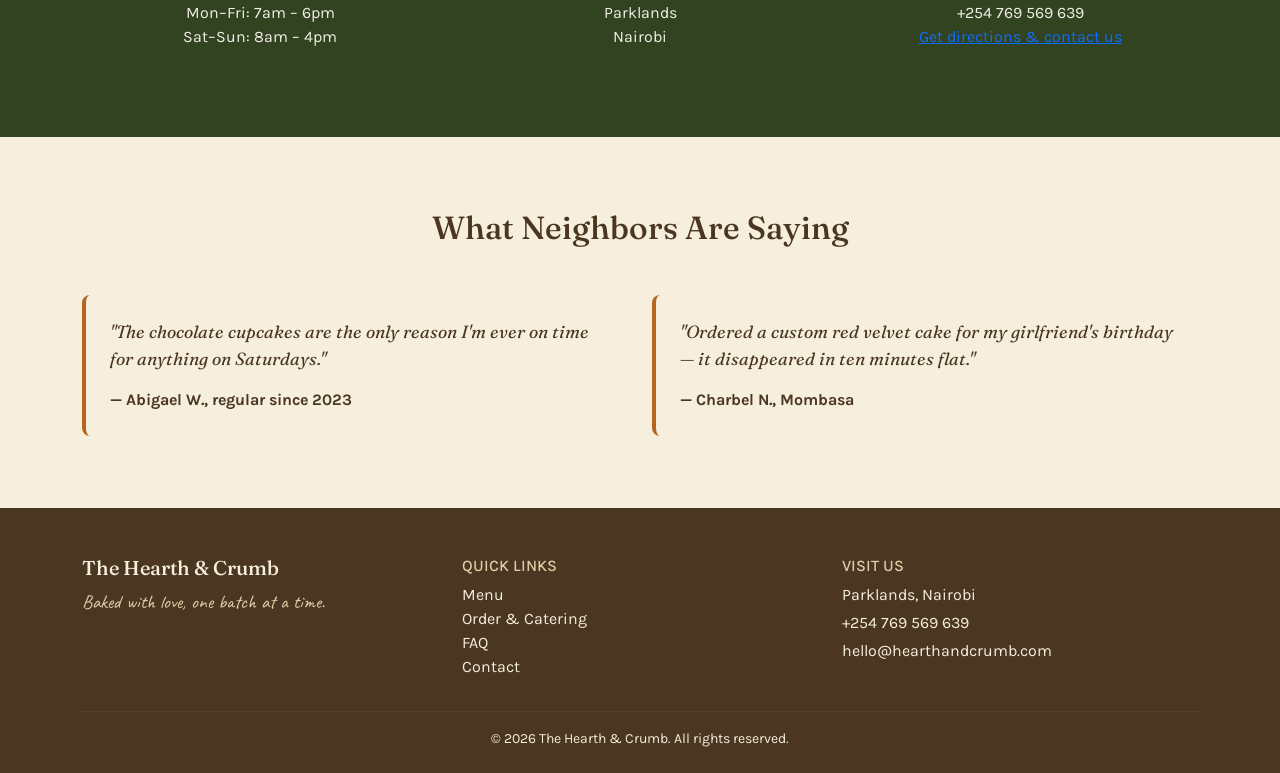
==== commit 46f558dd: "Fixed the navbar issue on the home page" ====
--- a/index.html
+++ b/index.html
@@ -5,12 +5,11 @@
   <meta name="viewport" content="width=device-width, initial-scale=1.0">
   <meta name="description" content="The Hearth & Crumb is a rustic neighborhood bakery & café in Rivertown serving scratch-made cakes, pastries, and slow-brewed coffee.">
   <title>The Hearth & Crumb | Rustic Bakery &amp; Café</title>
-
-  <!-- Bootstrap CSS -->
-  <script src="https://cdn.jsdelivr.net/npm/@popperjs/core@2.11.8/dist/umd/popper.min.js" integrity="sha384-I7E8VVD/ismYTF4hNIPjVp/Zjvgyol6VFvRkX/vR+Vc4jQkC+hVqc2pM8ODewa9r" crossorigin="anonymous"></script>
-<script src="https://cdn.jsdelivr.net/npm/bootstrap@5.3.8/dist/js/bootstrap.min.js" integrity="sha384-G/EV+4j2dNv+tEPo3++6LCgdCROaejBqfUeNjuKAiuXbjrxilcCdDz6ZAVfHWe1Y" crossorigin="anonymous"></script>
-  <!-- Custom styles -->
-  <link rel="stylesheet" href="css/style.css">
+<!-- Bootstrap CSS -->
+<link href="https://cdn.jsdelivr.net/npm/bootstrap@5.3.8/dist/css/bootstrap.min.css" rel="stylesheet" integrity="sha384-sRIl4kxILFvY47J16cr9ZwB07vP4J8+LH7qKQnuqkuIAvNWLzeN8tE5YBujZqJLB" crossorigin="anonymous">
+<link rel="stylesheet" href="https://cdn.jsdelivr.net/npm/bootstrap-icons@1.11.3/font/bootstrap-icons.css">
+<!-- Custom styles -->
+<link rel="stylesheet" href="css/style.css">
 </head>
 <body>
 
@@ -184,7 +183,7 @@
           <h6 class="text-uppercase" style="color: var(--kraft);">Visit Us</h6>
           <p class="mb-1">Parklands, Nairobi</p>
           <p class="mb-1">+254 769 569 639</p>
-          <p class="mb-0">hello@hearthandcrumb.example</p>
+          <p class="mb-0">hello@hearthandcrumb.com</p>
         </div>
       </div>
       <hr>
@@ -192,8 +191,7 @@
     </div>
   </footer>
  
-  <script src="https://cdn.jsdelivr.net/npm/bootstrap@5.3.8/dist/js/bootstrap.bundle.min.js" integrity="sha384-YvpcrYf0tY3lHB60NNkmXc5s9fDVZLESaAA55NDzOHmy+IZ3D8QSL/AWicFjstQQC" crossorigin="anonymous"></script>
-  
-  <script src="js/main.js"></script>
+  <script src="https://cdn.jsdelivr.net/npm/bootstrap@5.3.8/dist/js/bootstrap.bundle.min.js" integrity="sha384-FKyoEForCGlyvwx9Hj09JcYn3nv7wiPVlz7YYwJrWVcXK/BmnVDxM+D2scQbITxI" crossorigin="anonymous"></script>
+<script src="js/main.js"></script>
 </body>
 </html>
--- a/css/style.css
+++ b/css/style.css
@@ -1,237 +1,271 @@
 
-html {
-    scroll-behavior: smooth;
-}
-
-
-.btn-outline-primary:hover {
-    transform: translateY(-2px);
-    transition: transform 0.2s ease;
-}
-
-
-.card {
-    transition: transform 0.3s ease, box-shadow 0.3s ease;
-}
-
-.card:hover {
-    transform: translateY(-5px);
-    box-shadow: 0 10px 20px rgba(0,0,0,0.15);
-}
-
-
-.navbar-nav .nav-link.active {
-    color: #ffc107 !important;
-    font-weight: bold;
-}
-
-
-.carousel-item img {
-    height: 500px;
-    object-fit: cover;
-}
-
-@media (max-width: 768px) {
-    .carousel-item img {
-        height: 300px;
-    }
-}
-/* ============================================
-   PRODUCT FILTERING STYLES
-   ============================================ */
-
-.filter-btn {
-    margin: 0 4px 8px 4px;
-    padding: 8px 20px;
-    border-radius: 30px;
-    transition: all 0.3s ease;
-}
-
-.filter-btn.active {
-    background-color: #8b5e3c;
-    color: white;
-    border-color: #8b5e3c;
-}
-
-.filter-btn:hover:not(.active) {
-    background-color: #f0e8e0;
-}
-
-/* Product card animations */
-.product-item {
-    transition: all 0.4s ease;
-}
-
-/* Artisan card image sizing */
-.object-fit-cover {
-    object-fit: cover;
-}
-
-@media (max-width: 768px) {
-    .object-fit-cover {
-        height: 200px;
-        width: 100%;
-    }
-}
-
-/* Badge styling */
-.badge {
-    font-weight: 500;
-    padding: 6px 14px;
-}
-
-/* Card hover effects for artisans */
-.card .row {
-    transition: all 0.3s ease;
-}
-
-.card:hover .row {
-    background-color: #faf8f5;
-    border-radius: 12px;
-}
-/* ============================================
-   EVENTS PAGE SPECIFIC STYLES
-   ============================================ */
-
-/* ---- Featured Event Card ---- */
-.featured-event {
-    border: 2px solid #e6a756;
-    border-radius: 16px;
-    overflow: hidden;
-    transition: transform 0.3s ease, box-shadow 0.3s ease;
-    background: white;
-}
-
-.featured-event:hover {
-    transform: translateY(-5px);
-    box-shadow: 0 15px 40px rgba(0, 0, 0, 0.15);
-}
-
-.featured-event .card-body {
-    padding: 30px;
-}
-
-.featured-event .badge-featured {
-    background: #e6a756;
-    color: #2c2c2c;
-    font-weight: 600;
-    padding: 6px 16px;
-    border-radius: 20px;
-    font-size: 0.9rem;
-    text-transform: uppercase;
-    letter-spacing: 0.5px;
-}
-
-.featured-event img {
-    height: 100%;
-    min-height: 300px;
-    object-fit: cover;
-}
-
-/* ---- Event Cards ---- */
-.event-card {
-    border: 1px solid #e8ddd0;
-    border-radius: 12px;
-    overflow: hidden;
-    transition: all 0.3s ease;
-    height: 100%;
-    background: white;
-}
-
-.event-card:hover {
-    transform: translateY(-5px);
-    box-shadow: 0 10px 25px rgba(139, 94, 60, 0.15);
-    border-color: #e6a756;
-}
-
-.event-card .card-body {
-    padding: 20px;
-}
-
-.event-card .event-date {
-    background: #f8f4f0;
-    padding: 6px 12px;
-    border-radius: 6px;
-    display: inline-block;
-    font-size: 0.85rem;
-    font-weight: 500;
-    color: #5a3d2b;
-}
-
-.event-card .event-icon {
-    font-size: 1.2rem;
-    color: #8b5e3c;
-    margin-right: 8px;
-    width: 20px;
-}
-
-/* ---- Event Badge Colors ---- */
-.badge-event-workshop {
-    background: #e6a756;
-    color: #2c2c2c;
-    font-weight: 500;
-    padding: 6px 14px;
-}
-
-.badge-event-market {
-    background: #4a7c6f;
-    color: white;
-    font-weight: 500;
-    padding: 6px 14px;
-}
-
-.badge-event-holiday {
-    background: #c0392b;
-    color: white;
-    font-weight: 500;
-    padding: 6px 14px;
-}
-
-/* ---- Event Details List ---- */
-.event-details {
-    list-style: none;
-    padding: 0;
-    margin: 10px 0;
-}
-
-.event-details li {
-    padding: 6px 0;
-    border-bottom: 1px solid #f0ebe5;
-    font-size: 0.95rem;
-}
-
-.event-details li:last-child {
-    border-bottom: none;
-}
-
-.event-details i {
-    color: #8b5e3c;
-    width: 24px;
-    margin-right: 8px;
-}
-
-/* ---- Responsive Adjustments ---- */
-@media (max-width: 768px) {
-    .featured-event img {
-        min-height: 200px;
-    }
-    
-    .featured-event .card-body {
-        padding: 20px;
-    }
-    
-    .event-card .card-body {
-        padding: 15px;
-    }
-}
-
-@media (max-width: 576px) {
-    .featured-event .card-body h3 {
-        font-size: 1.3rem;
-    }
-    
-    .event-card .event-date {
-        font-size: 0.75rem;
-        padding: 4px 10px;
-    }
-}+@import url('https://fonts.googleapis.com/css2?family=Fraunces:ital,opsz,wght@0,9..144,400;0,9..144,600;0,9..144,700;1,9..144,500&family=Karla:wght@400;500;700&family=Caveat:wght@500;700&display=swap');
+
+:root {
+  --kraft: #e0cda9;
+  --kraft-light: #f6efdd;
+  --walnut: #4b3621;
+  --walnut-soft: #6b4f33;
+  --forest: #41562f;
+  --forest-dark: #324322;
+  --copper: #b5651d;
+  --copper-light: #d88a47;
+  --chalkboard: #2e3b2c;
+  --chalk-white: #f2efe6;
+
+  --font-display: 'Fraunces', serif;
+  --font-body: 'Karla', sans-serif;
+  --font-accent: 'Caveat', cursive;
+}
+
+/* ---------- base ---------- */
+body {
+  font-family: var(--font-body);
+  color: var(--walnut);
+  background-color: var(--kraft-light);
+}
+
+h1, h2, h3, h4, .navbar-brand, .font-display {
+  font-family: var(--font-display);
+  color: var(--walnut);
+}
+
+a {
+  text-decoration: none;
+}
+
+:focus-visible {
+  outline: 3px solid var(--copper);
+  outline-offset: 2px;
+}
+
+/* ---------- navbar ---------- */
+.navbar {
+  background-color: var(--kraft) !important;
+  border-bottom: 2px solid var(--walnut);
+  padding-top: .9rem;
+  padding-bottom: .9rem;
+}
+
+.navbar-brand {
+  font-weight: 700;
+  font-size: 1.5rem;
+  letter-spacing: .02em;
+}
+
+.navbar .nav-link {
+  color: var(--walnut) !important;
+  font-weight: 700;
+  margin: 0 .35rem;
+  border-bottom: 2px solid transparent;
+}
+
+.navbar .nav-link:hover,
+.navbar .nav-link.active {
+  color: var(--forest) !important;
+  border-bottom-color: var(--copper);
+}
+
+/* ---------- hero ---------- */
+.hero {
+  background: linear-gradient(160deg, var(--walnut) 0%, var(--forest-dark) 100%);
+  color: var(--chalk-white);
+  padding: 5.5rem 1rem 6rem;
+}
+
+.hero-tag {
+  display: inline-block;
+  background-color: var(--chalkboard);
+  color: var(--chalk-white);
+  font-family: var(--font-accent);
+  font-size: 1.25rem;
+  padding: .35rem 1.1rem;
+  border-radius: 999px;
+  border: 1px dashed var(--kraft);
+  margin-bottom: 1.25rem;
+}
+
+.hero h1 {
+  color: var(--chalk-white);
+  font-size: clamp(2.25rem, 5vw, 3.5rem);
+  font-weight: 700;
+}
+
+.hero p.lead {
+  color: var(--kraft-light);
+  max-width: 38rem;
+  margin-left: auto;
+  margin-right: auto;
+}
+
+.btn-copper {
+  background-color: var(--copper);
+  border-color: var(--copper);
+  color: var(--chalk-white);
+  font-weight: 700;
+  padding: .6rem 1.4rem;
+}
+
+.btn-copper:hover {
+  background-color: var(--copper-light);
+  border-color: var(--copper-light);
+  color: var(--walnut);
+}
+
+.btn-outline-kraft {
+  background-color: transparent;
+  border: 2px solid var(--kraft-light);
+  color: var(--chalk-white);
+  font-weight: 700;
+  padding: .55rem 1.35rem;
+}
+
+.btn-outline-kraft:hover {
+  background-color: var(--kraft-light);
+  color: var(--walnut);
+}
+
+/* ---------- intro / story ---------- */
+.section-kraft {
+  background-color: var(--kraft-light);
+  padding: 4.5rem 0;
+}
+
+.image-placeholder {
+  background-color: var(--kraft);
+  border: 2px dashed var(--walnut-soft);
+  color: var(--walnut-soft);
+  border-radius: .75rem;
+  min-height: 260px;
+  display: flex;
+  align-items: center;
+  justify-content: center;
+  font-family: var(--font-body);
+  font-size: .95rem;
+  text-align: center;
+  padding: 1rem;
+}
+
+/* ---------- featured treats ---------- */
+.section-treats {
+  background-color: var(--kraft);
+  padding: 4.5rem 0;
+}
+
+.card-treat {
+  background-color: var(--kraft-light);
+  border: 1px solid var(--walnut-soft);
+  border-radius: 1rem;
+  height: 100%;
+  transition: transform .2s ease, box-shadow .2s ease;
+}
+
+@media (prefers-reduced-motion: no-preference) {
+  .card-treat:hover {
+    transform: translateY(-6px);
+    box-shadow: 0 10px 20px rgba(74, 52, 40, .18);
+  }
+}
+
+.card-treat .card-title {
+  font-family: var(--font-display);
+  font-weight: 600;
+}
+
+.price-tag {
+  display: inline-block;
+  background-color: var(--copper);
+  color: var(--chalk-white);
+  font-weight: 700;
+  font-size: .85rem;
+  padding: .2rem .6rem;
+  border-radius: .4rem;
+}
+
+/* ---------- chalkboard signature component ---------- */
+.chalkboard {
+  background-color: var(--chalkboard);
+  color: var(--chalk-white);
+  border-radius: 1rem;
+  padding: 2.5rem 2rem;
+  border: 6px solid var(--walnut-soft);
+}
+
+.chalkboard h2 {
+  color: var(--chalk-white);
+  font-family: var(--font-accent);
+  font-size: 2.4rem;
+  margin-bottom: 1rem;
+}
+
+.chalkboard ul {
+  list-style: none;
+  padding-left: 0;
+  font-size: 1.15rem;
+}
+
+.chalkboard li {
+  padding: .4rem 0;
+  border-bottom: 1px dotted rgba(242, 239, 230, .35);
+}
+
+.chalkboard li:last-child {
+  border-bottom: none;
+}
+
+/* ---------- hours / visit ---------- */
+.section-visit {
+  background-color: var(--forest-dark);
+  color: var(--chalk-white);
+  padding: 4.5rem 0;
+}
+
+.section-visit h2 {
+  color: var(--chalk-white);
+}
+
+.section-visit .bi {
+  color: var(--copper-light);
+  margin-right: .6rem;
+}
+
+/* ---------- testimonials ---------- */
+.testimonial-card {
+  background-color: var(--kraft-light);
+  border-left: 4px solid var(--copper);
+  border-radius: .5rem;
+  padding: 1.5rem;
+  height: 100%;
+}
+
+.testimonial-card p.quote {
+  font-family: var(--font-display);
+  font-style: italic;
+  font-size: 1.1rem;
+}
+
+/* ---------- footer ---------- */
+footer.site-footer {
+  background-color: var(--walnut);
+  color: var(--kraft-light);
+  padding: 3rem 0 1.5rem;
+}
+
+footer.site-footer a {
+  color: var(--kraft-light);
+}
+
+footer.site-footer a:hover {
+  color: var(--copper-light);
+}
+
+footer.site-footer .footer-tag {
+  font-family: var(--font-accent);
+  font-size: 1.2rem;
+  color: var(--kraft);
+}
+
+footer.site-footer hr {
+  border-color: var(--walnut-soft);
+  opacity: .5;
+}
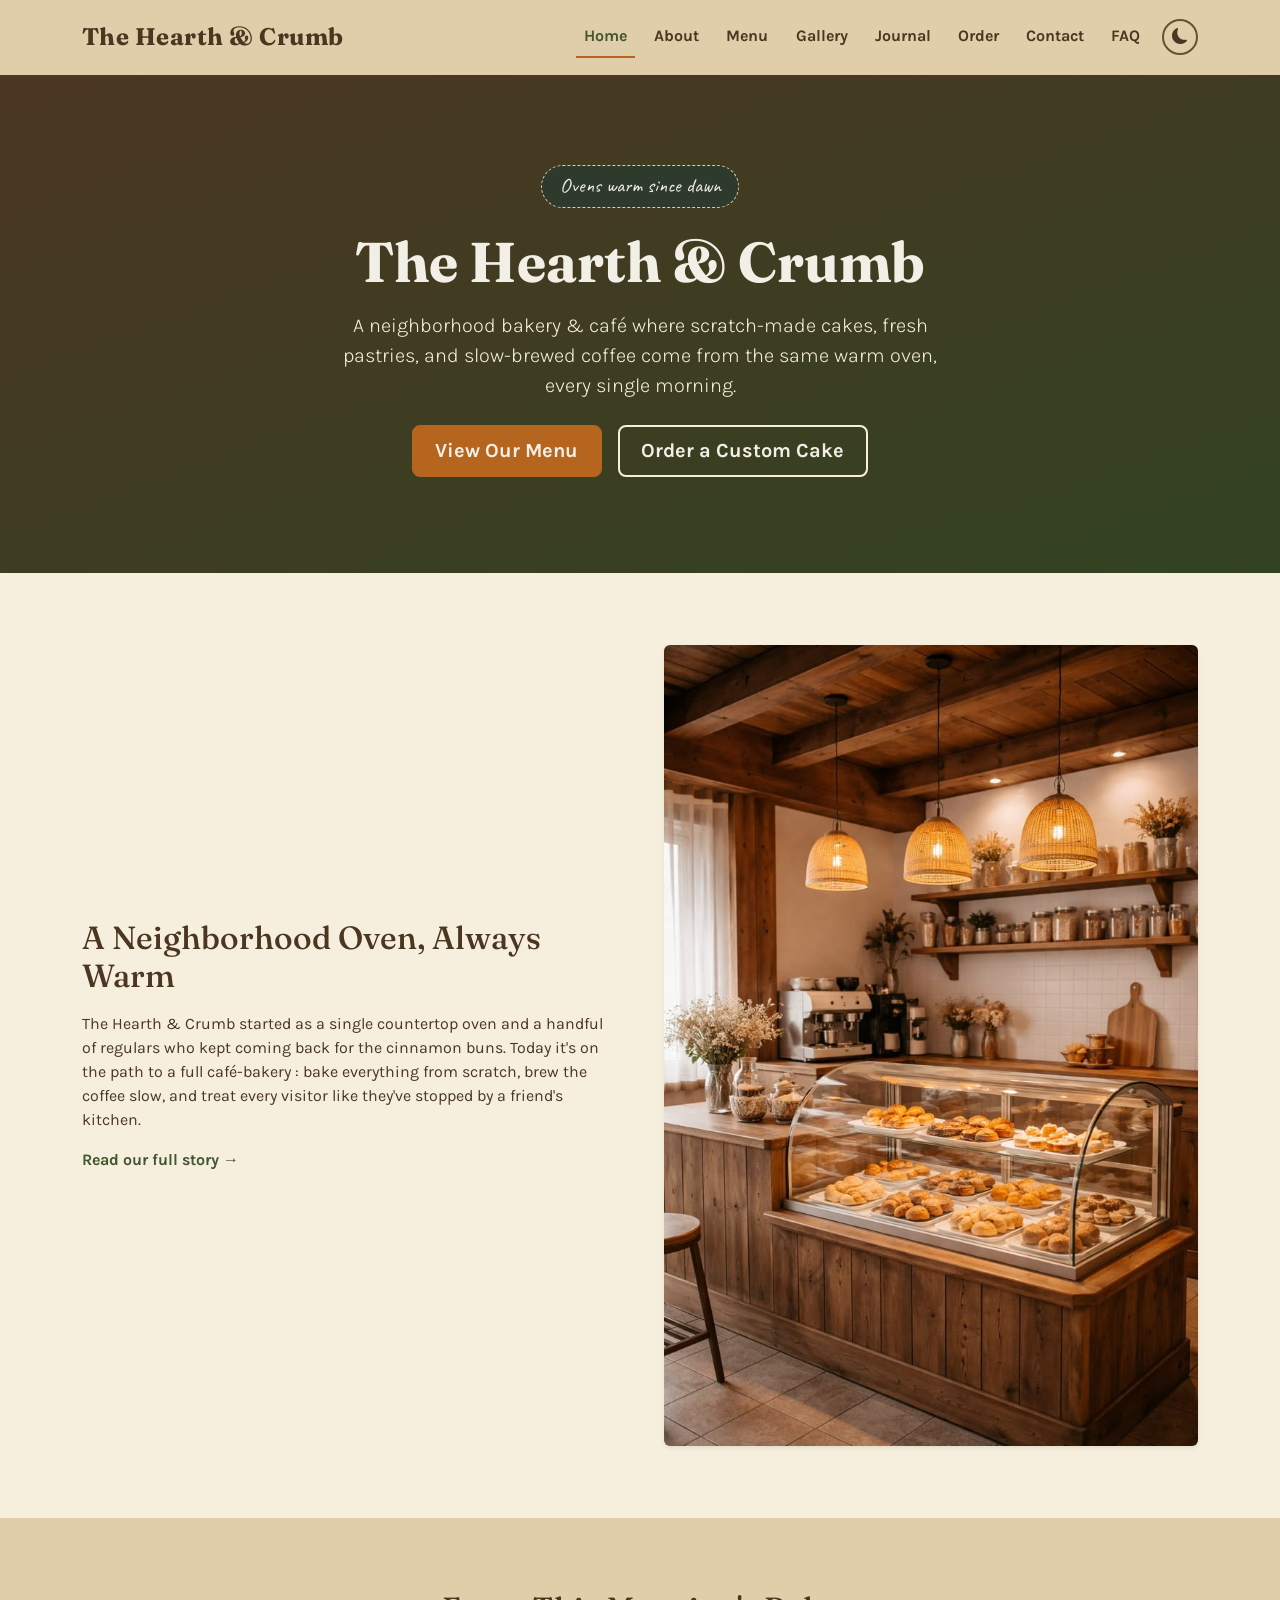
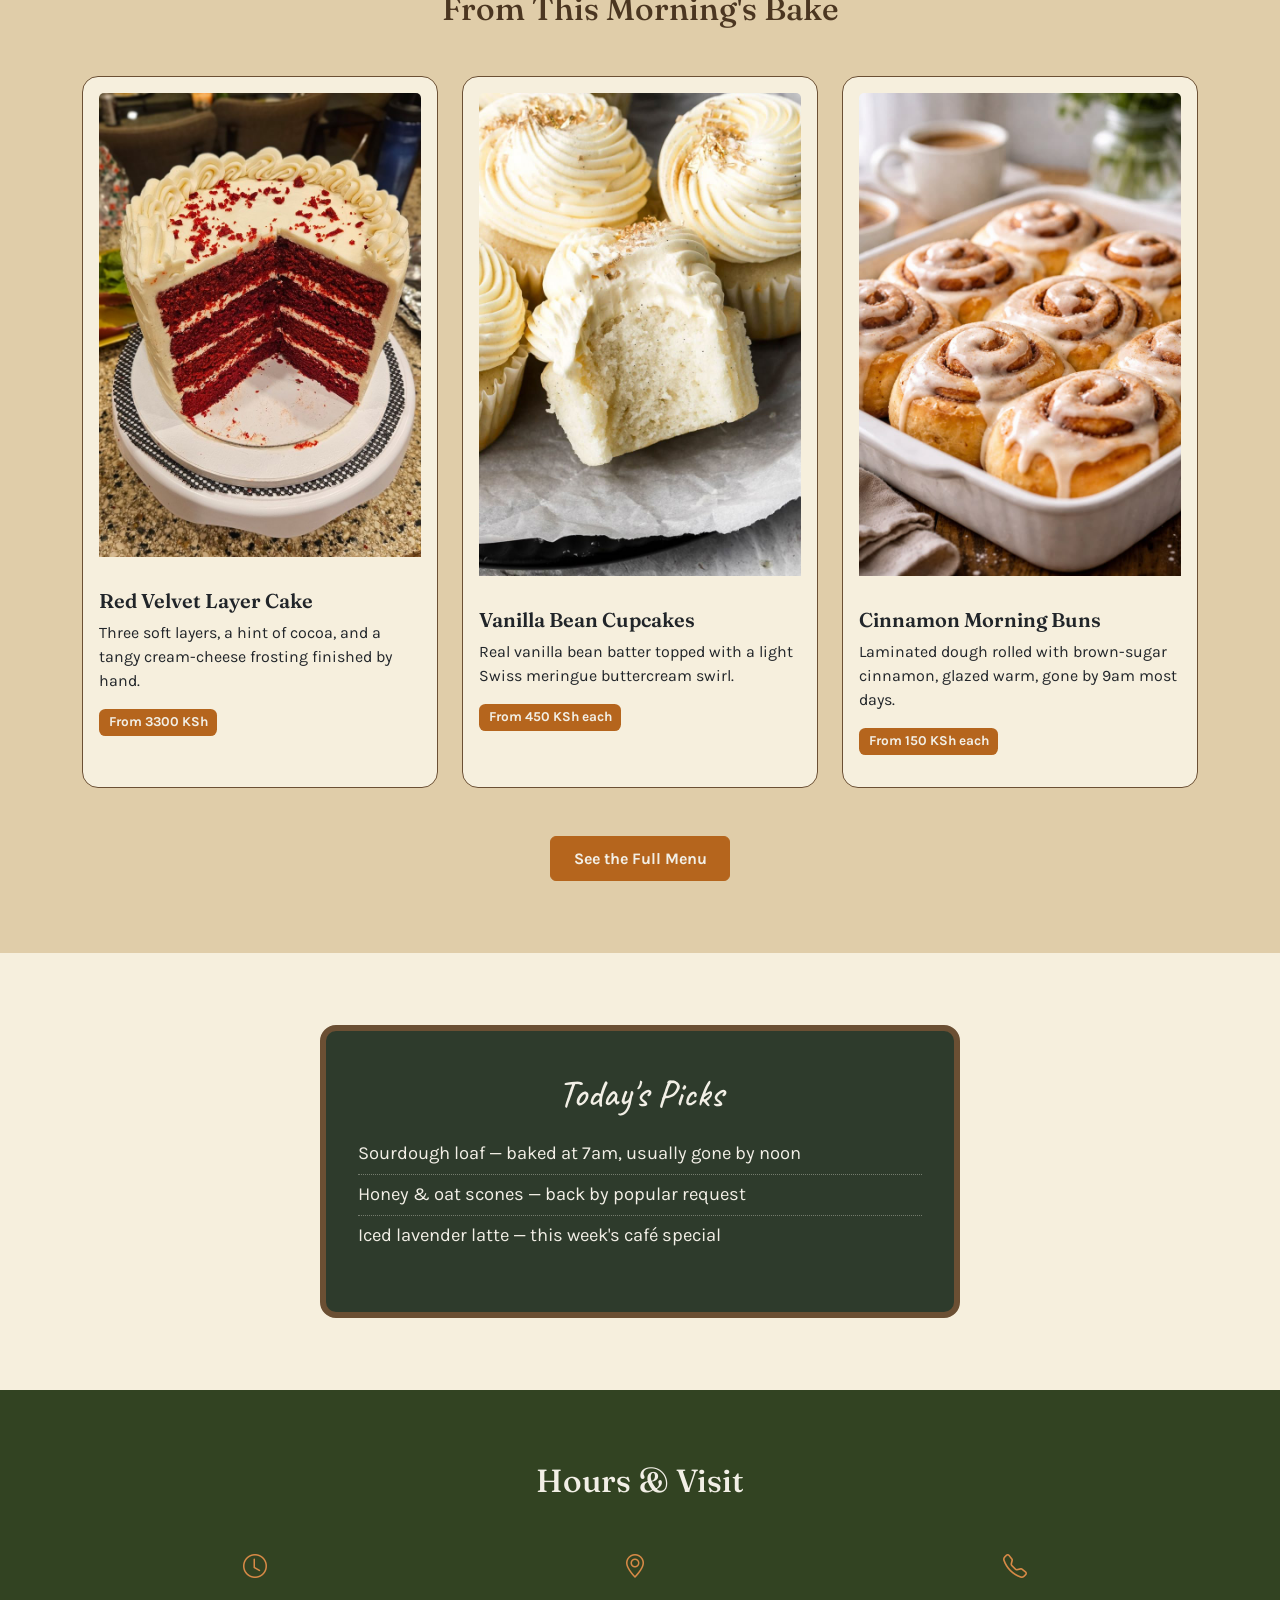
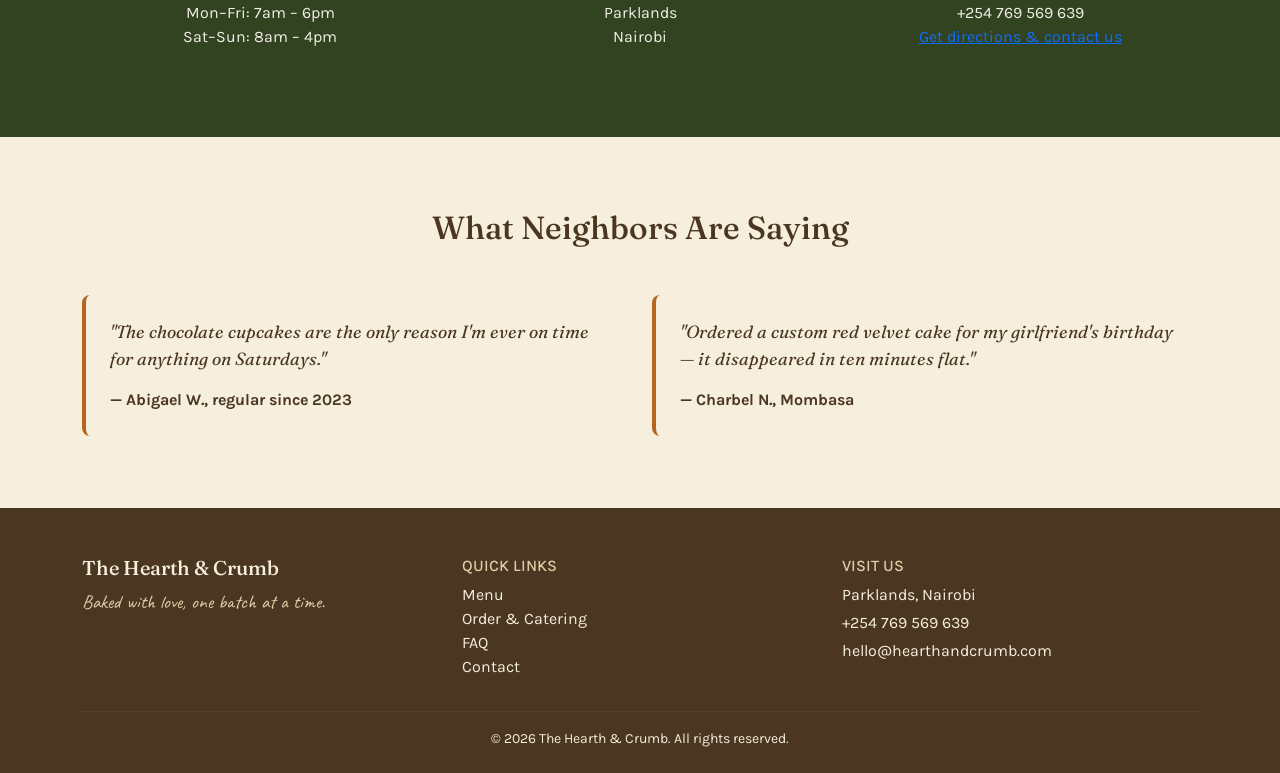
==== commit bf20d100: "Added the theme mode button to index, order and menu" ====
--- a/index.html
+++ b/index.html
@@ -31,6 +31,10 @@
           <li class="nav-item"><a class="nav-link" href="contact.html">Contact</a></li>
           <li class="nav-item"><a class="nav-link" href="faq.html">FAQ</a></li>
         </ul>
+        </ul>
+          <button id="themeToggle" aria-label="Switch to dark mode">
+            <i id="themeIcon" class="bi bi-moon-fill"></i>
+          </button>
       </div>
     </div>
   </nav>
